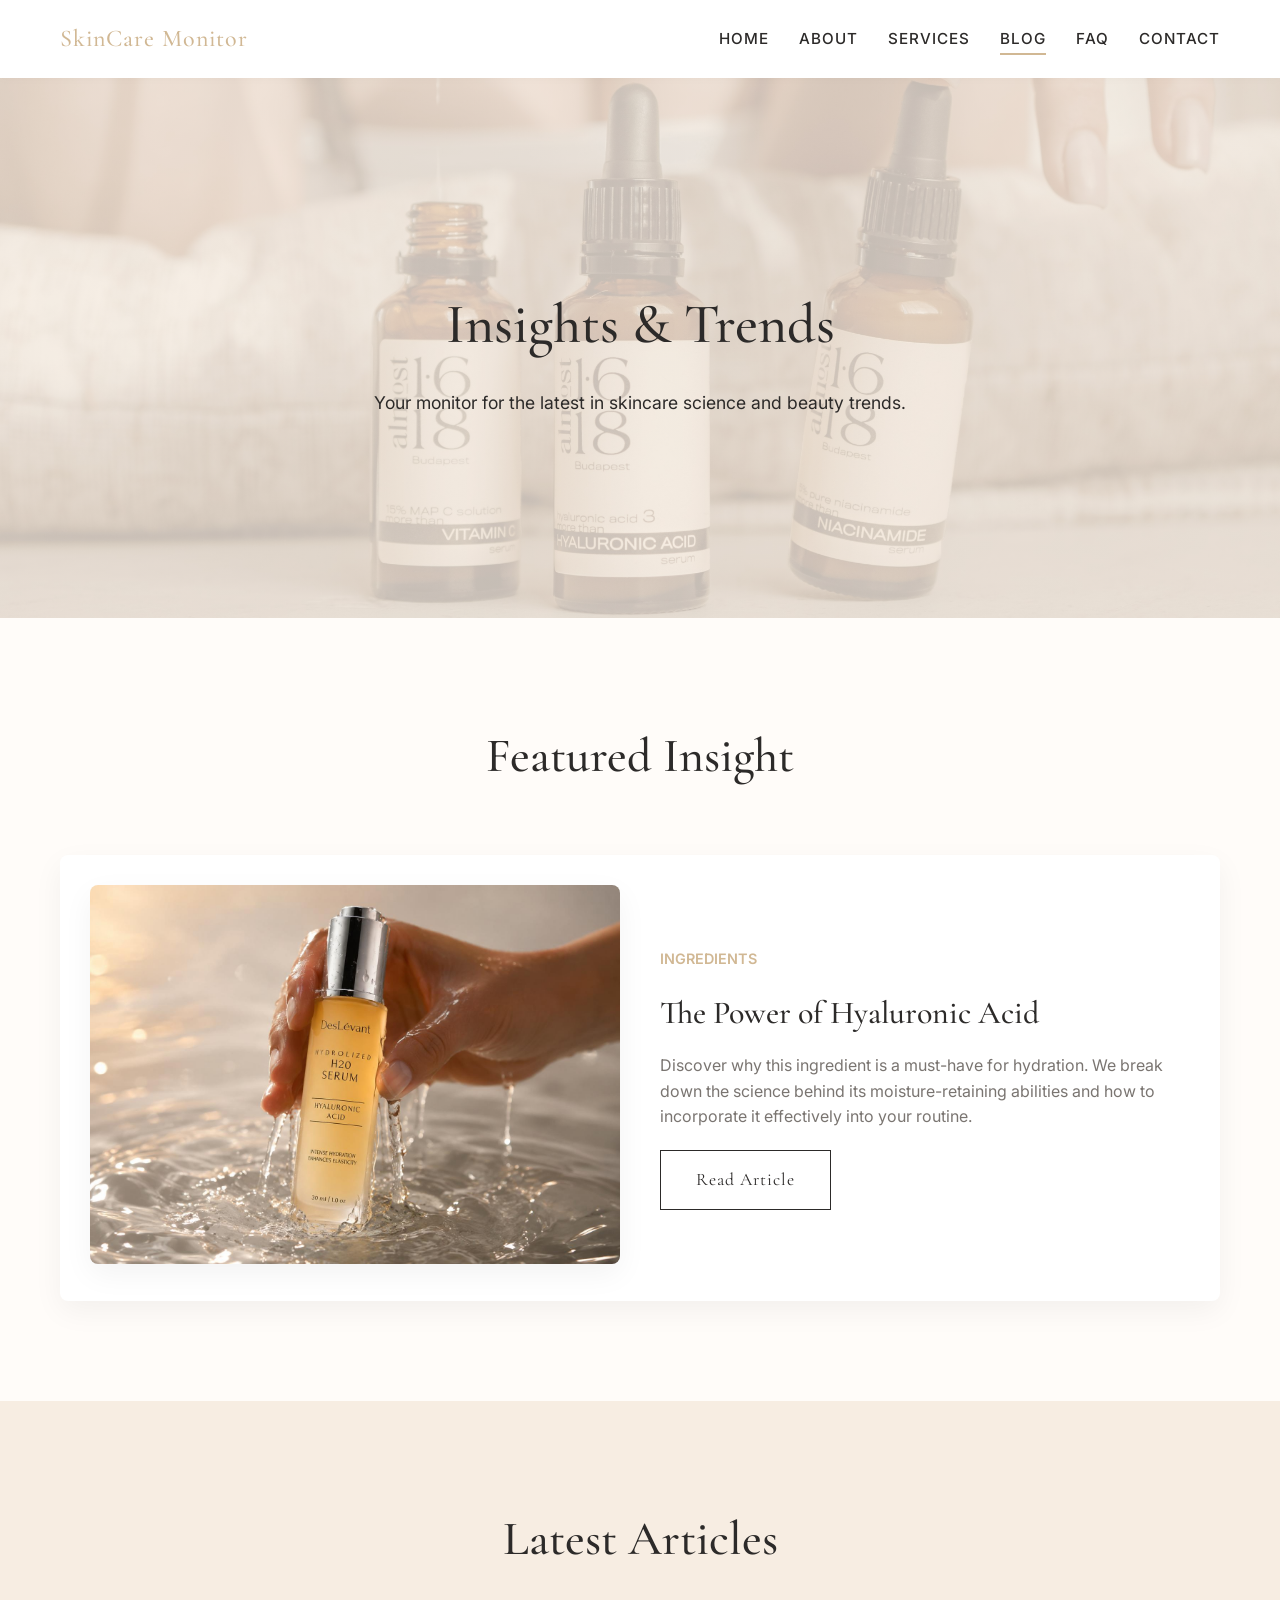
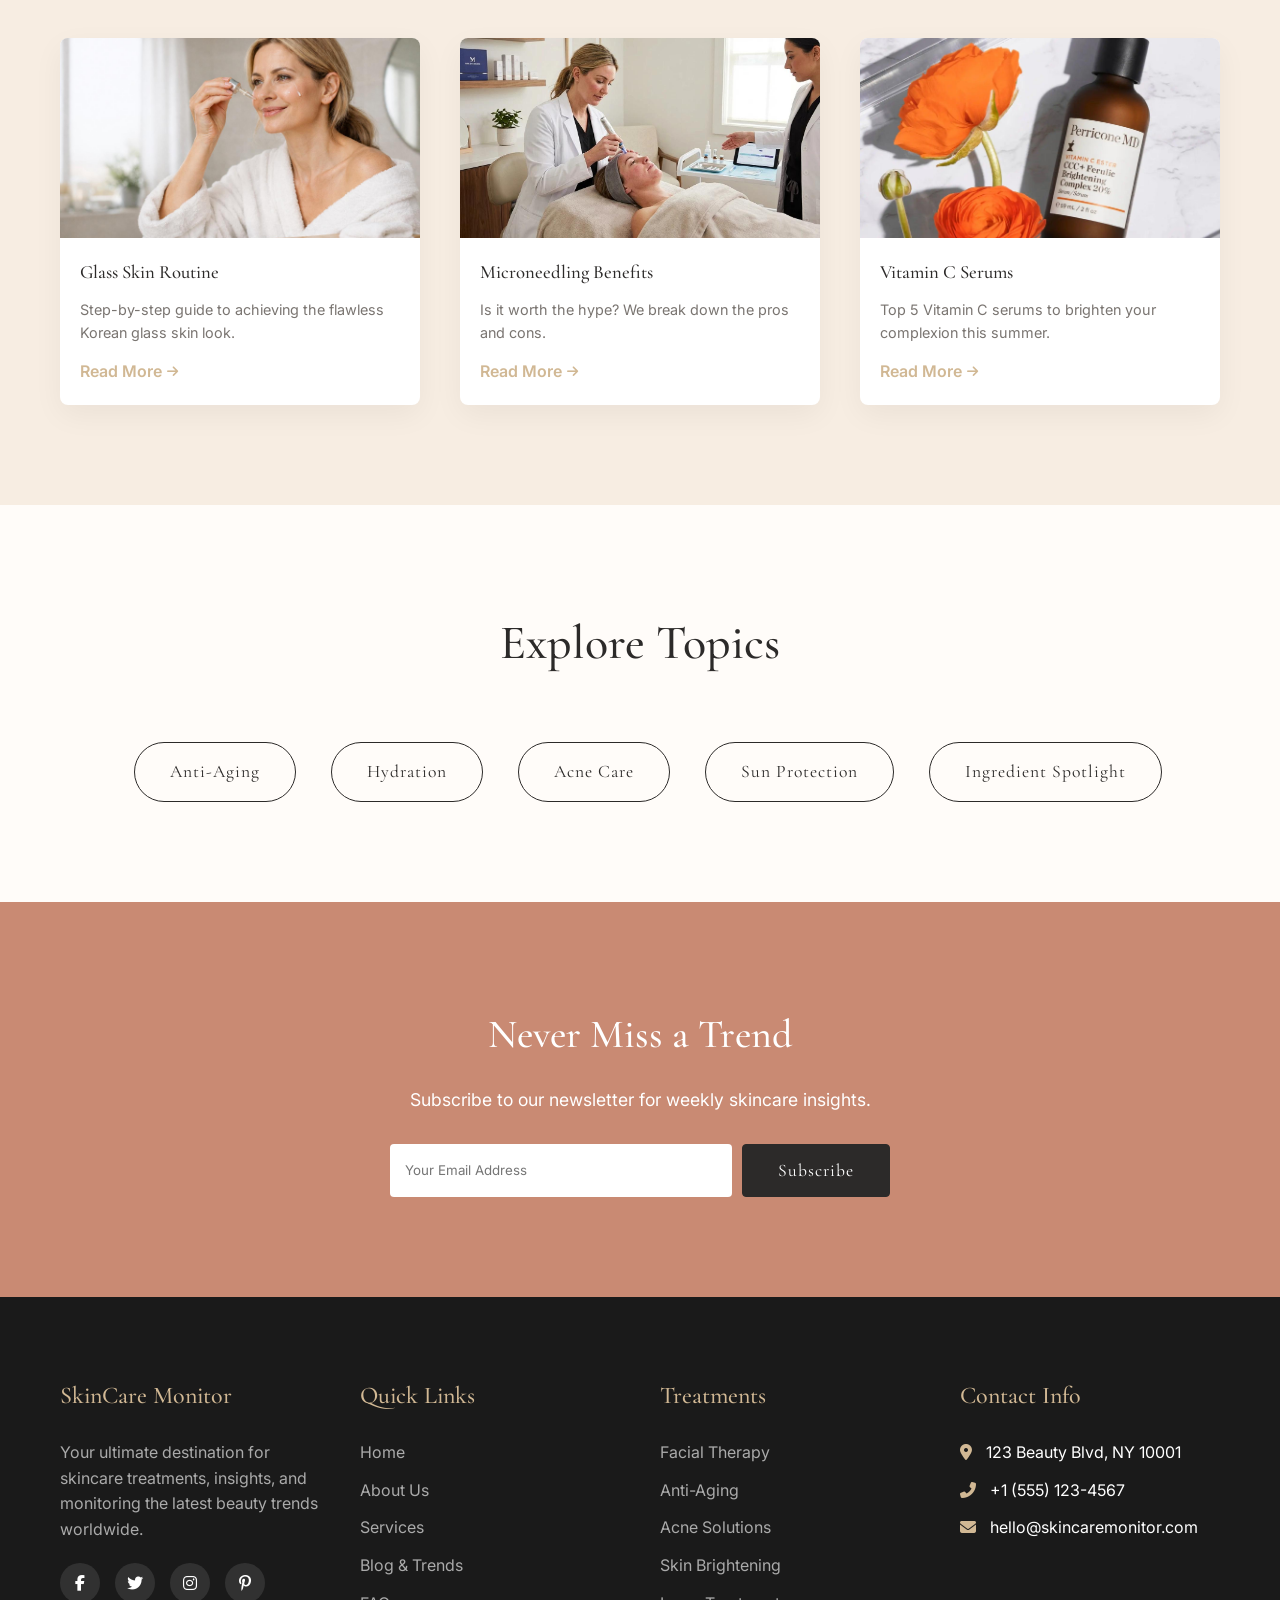
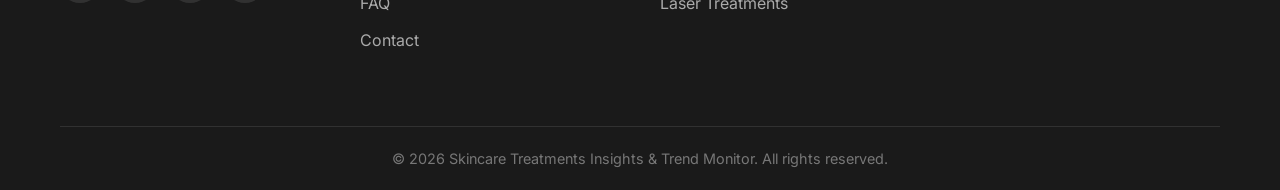
==== blog.html @ cb998af6 "first commit" ====
<!DOCTYPE html>
<html lang="en">

<head>
  <meta charset="UTF-8">
  <meta name="viewport" content="width=device-width, initial-scale=1.0">
  <title>Blog | Skincare Treatments Insights & Trend Monitor</title>
  <link rel="icon"
    href="data:image/svg+xml,<svg xmlns='http://www.w3.org/2000/svg' viewBox='0 0 100 100'><text y='.9em' font-size='90'>✨</text></svg>">
  <link rel="stylesheet" href="css/style.css">
  <link rel="stylesheet" href="https://cdnjs.cloudflare.com/ajax/libs/font-awesome/6.4.0/css/all.min.css">
</head>

<body>
  <header>
    <div class="container header-inner">
      <a href="index.html" class="logo" style="text-decoration: none;">SkinCare Monitor</a>
      <nav class="nav-links">
        <a href="index.html">Home</a>
        <a href="about.html">About</a>
        <a href="services.html">Services</a>
        <a href="blog.html" class="active">Blog</a>
        <a href="faq.html">FAQ</a>
        <a href="contact.html">Contact</a>
      </nav>
      <div class="mobile-menu-btn"><i class="fas fa-bars"></i></div>
    </div>
  </header>

  <!-- Section 1: Hero -->
  <section class="hero"
    style="height: 60vh; background: linear-gradient(rgba(247, 237, 226, 0.8), rgba(247, 237, 226, 0.8)), url('img/blog-hero.jpg') center/cover;">
    <div class="container text-center" style="text-align: center;">
      <h1 style="font-size: 3.5rem; margin-bottom: 20px;">Insights & Trends</h1>
      <p style="font-size: 1.1rem;">Your monitor for the latest in skincare science and beauty trends.</p>
    </div>
  </section>

  <!-- Section 2: Featured Article -->
  <section class="blog-featured">
    <div class="container">
      <div class="section-header">
        <h2>Featured Insight</h2>
      </div>
      <div class="split-section"
        style="background: #fff; padding: 30px; box-shadow: var(--shadow); border-radius: 8px;">
        <div>
          <img src="img/featured.jpg" alt="Featured" class="split-img">
        </div>
        <div>
          <span
            style="color: var(--secondary-color); font-weight: 600; font-size: 0.9rem; text-transform: uppercase;">Ingredients</span>
          <h3 style="font-size: 2rem; margin: 15px 0;">The Power of Hyaluronic Acid</h3>
          <p style="color: var(--text-light); margin-bottom: 20px;">Discover why this ingredient is a must-have for
            hydration. We break down the science behind its moisture-retaining abilities and how to incorporate it
            effectively into your routine.</p>
          <a href="#" class="btn btn-outline" style="margin-left: 0;">Read Article</a>
        </div>
      </div>
    </div>
  </section>

  <!-- Section 3: Latest Trends Grid -->
  <section class="blog-grid" style="background-color: var(--primary-color);">
    <div class="container">
      <div class="section-header">
        <h2>Latest Articles</h2>
      </div>
      <div class="grid-3">
        <div style="box-shadow: var(--shadow); border-radius: 8px; overflow: hidden; background: #fff;">
          <div style="height: 200px; background: url('img/article1.jpg') center/cover;">
          </div>
          <div style="padding: 20px;">
            <h3 style="margin-bottom: 10px;">Glass Skin Routine</h3>
            <p style="color: var(--text-light); font-size: 0.9rem; margin-bottom: 15px;">Step-by-step guide to achieving
              the flawless Korean glass skin look.</p>
            <a href="#" class="read-more">Read More <i class="fas fa-arrow-right"
                style="font-size:0.8em; margin-left:5px;"></i></a>
          </div>
        </div>
        <div style="box-shadow: var(--shadow); border-radius: 8px; overflow: hidden; background: #fff;">
          <div style="height: 200px; background: url('img/article2.jpg') center/cover;">
          </div>
          <div style="padding: 20px;">
            <h3 style="margin-bottom: 10px;">Microneedling Benefits</h3>
            <p style="color: var(--text-light); font-size: 0.9rem; margin-bottom: 15px;">Is it worth the hype? We break
              down the pros and cons.</p>
            <a href="#" class="read-more">Read More <i class="fas fa-arrow-right"
                style="font-size:0.8em; margin-left:5px;"></i></a>
          </div>
        </div>
        <div style="box-shadow: var(--shadow); border-radius: 8px; overflow: hidden; background: #fff;">
          <div style="height: 200px; background: url('img/article3.jpg') center/cover;">
          </div>
          <div style="padding: 20px;">
            <h3 style="margin-bottom: 10px;">Vitamin C Serums</h3>
            <p style="color: var(--text-light); font-size: 0.9rem; margin-bottom: 15px;">Top 5 Vitamin C serums to
              brighten your complexion this summer.</p>
            <a href="#" class="read-more">Read More <i class="fas fa-arrow-right"
                style="font-size:0.8em; margin-left:5px;"></i></a>
          </div>
        </div>
      </div>
    </div>
  </section>

  <!-- Section 4: Categories -->
  <section class="blog-categories">
    <div class="container">
      <div class="section-header">
        <h2>Explore Topics</h2>
      </div>
      <div style="display: flex; gap: 20px; justify-content: center; flex-wrap: wrap;">
        <a href="#" class="btn btn-outline" style="border-radius: 30px;">Anti-Aging</a>
        <a href="#" class="btn btn-outline" style="border-radius: 30px;">Hydration</a>
        <a href="#" class="btn btn-outline" style="border-radius: 30px;">Acne Care</a>
        <a href="#" class="btn btn-outline" style="border-radius: 30px;">Sun Protection</a>
        <a href="#" class="btn btn-outline" style="border-radius: 30px;">Ingredient Spotlight</a>
      </div>
    </div>
  </section>

  <!-- Section 5: Newsletter -->
  <section class="cta" style="text-align: center; background-color: var(--accent-color); color: var(--white);">
    <div class="container">
      <h2 style="font-size: 2.5rem; color: var(--white); margin-bottom: 20px;">Never Miss a Trend</h2>
      <p style="margin-bottom: 30px; font-size: 1.1rem;">Subscribe to our newsletter for weekly skincare insights.</p>
      <form style="max-width: 500px; margin: 0 auto; display: flex; gap: 10px;">
        <input type="email" placeholder="Your Email Address"
          style="flex: 1; padding: 15px; border: none; border-radius: 4px; outline: none; font-family: var(--font-body);">
        <button type="button" class="btn btn-subscribe" style="border-radius: 4px;">Subscribe</button>
      </form>
    </div>
  </section>

  <!-- Footer -->
  <footer>
    <div class="container">
      <div class="footer-grid">
        <div class="footer-col">
          <a href="index.html" style="text-decoration: none;"><h3>SkinCare Monitor</h3></a>
          <p>Your ultimate destination for skincare treatments, insights, and monitoring the latest beauty trends
            worldwide.</p>
          <div class="social-icons">
            <a href="#"><i class="fab fa-facebook-f"></i></a>
            <a href="#"><i class="fab fa-twitter"></i></a>
            <a href="#"><i class="fab fa-instagram"></i></a>
            <a href="#"><i class="fab fa-pinterest-p"></i></a>
          </div>
        </div>
        <div class="footer-col">
          <h3>Quick Links</h3>
          <ul class="footer-links">
            <li><a href="index.html">Home</a></li>
            <li><a href="about.html">About Us</a></li>
            <li><a href="services.html">Services</a></li>
            <li><a href="blog.html">Blog & Trends</a></li>
            <li><a href="faq.html">FAQ</a></li>
            <li><a href="contact.html">Contact</a></li>
          </ul>
        </div>
        <div class="footer-col">
          <h3>Treatments</h3>
          <ul class="footer-links">
            <li><a href="#">Facial Therapy</a></li>
            <li><a href="#">Anti-Aging</a></li>
            <li><a href="#">Acne Solutions</a></li>
            <li><a href="#">Skin Brightening</a></li>
            <li><a href="#">Laser Treatments</a></li>
          </ul>
        </div>
        <div class="footer-col">
          <h3>Contact Info</h3>
          <ul class="footer-links">
            <li><i class="fas fa-map-marker-alt" style="margin-right: 10px; color: var(--secondary-color);"></i> 123
              Beauty Blvd, NY 10001</li>
            <li><i class="fas fa-phone-alt" style="margin-right: 10px; color: var(--secondary-color);"></i> +1 (555)
              123-4567</li>
            <li><i class="fas fa-envelope" style="margin-right: 10px; color: var(--secondary-color);"></i>
              hello@skincaremonitor.com</li>
          </ul>
        </div>
      </div>
      <div class="footer-bottom">
        &copy; 2026 Skincare Treatments Insights & Trend Monitor. All rights reserved.
      </div>
    </div>
  </footer>

  <button id="scrollTopBtn" title="Go to top"><i class="fas fa-chevron-up"></i></button>

  <script src="js/script.js"></script>
</body>

</html>
---- css/style.css ----
@import url('https://fonts.googleapis.com/css2?family=Cormorant+Garamond:wght@400;500;600;700&family=Inter:wght@300;400;500&display=swap');

:root {
  --primary-color: #f7ede2;
  /* soft peach */
  --secondary-color: #d1b894;
  /* muted gold */
  --accent-color: #c98a73;
  /* terracotta/rose */
  --text-dark: #2c2a29;
  --text-light: #7a7571;
  --bg-light: #fffcf9;
  --white: #ffffff;

  --font-heading: 'Cormorant Garamond', serif;
  --font-body: 'Inter', sans-serif;

  --transition: all 0.3s ease;
  --shadow: 0 10px 30px rgba(0, 0, 0, 0.05);
}

* {
  margin: 0;
  padding: 0;
  box-sizing: border-box;
}

body {
  font-family: var(--font-body);
  color: var(--text-dark);
  background-color: var(--bg-light);
  line-height: 1.6;
  overflow-x: hidden;
}

h1,
h2,
h3,
h4,
h5,
h6 {
  font-family: var(--font-heading);
  font-weight: 500;
  color: var(--text-dark);
}

a {
  text-decoration: none;
  color: inherit;
  transition: var(--transition);
}

ul {
  list-style: none;
}

.container {
  width: 100%;
  max-width: 1200px;
  margin: 0 auto;
  padding: 0 20px;
}

/* Header */
header {
  background-color: var(--white);
  box-shadow: 0 2px 10px rgba(0, 0, 0, 0.02);
  position: sticky;
  top: 0;
  z-index: 1000;
  padding: 20px 0;
}

.header-inner {
  display: flex;
  justify-content: space-between;
  align-items: center;
}

.logo {
  font-family: var(--font-heading);
  font-size: 1.5rem;
  font-weight: 500;
  color: var(--secondary-color);
  letter-spacing: 1px;
}

.nav-links {
  display: flex;
  gap: 30px;
}

.nav-links.show-menu {
  display: flex;
  flex-direction: column;
  position: absolute;
  top: 100%;
  left: 0;
  width: 100%;
  background-color: var(--white);
  padding: 20px;
  box-shadow: 0 10px 15px rgba(0, 0, 0, 0.05);
  border-top: 1px solid #eee;
}

.nav-links a {
  font-size: 0.95rem;
  font-weight: 500;
  text-transform: uppercase;
  letter-spacing: 1px;
  color: var(--text-dark);
  position: relative;
}

.nav-links a::after {
  content: '';
  position: absolute;
  bottom: -4px;
  left: 0;
  width: 0;
  height: 2px;
  background-color: var(--secondary-color);
  transition: var(--transition);
}

.nav-links a:hover::after,
.nav-links a.active::after {
  width: 100%;
}

.mobile-menu-btn {
  display: none;
  font-size: 1.5rem;
  cursor: pointer;
}

/* Sections */
section {
  padding: 100px 0;
}

.section-header {
  text-align: center;
  margin-bottom: 60px;
}

.section-header h2 {
  font-size: 3rem;
  margin-bottom: 15px;
}

.section-header p {
  color: var(--text-light);
  max-width: 600px;
  margin: 0 auto;
}

/* Hero Section */
.hero {
  height: 90vh;
  background: linear-gradient(rgba(247, 237, 226, 0.8), rgba(247, 237, 226, 0.8)), url('../img/home-hero.jpg') center/cover;
  display: flex;
  align-items: center;
  text-align: center;
  padding: 0;
}

.hero-content h1 {
  font-size: 4.5rem;
  margin-bottom: 20px;
  animation: fadeUp 1s ease;
}

.hero-content p {
  font-size: 1.2rem;
  color: var(--text-dark);
  max-width: 700px;
  margin: 0 auto 40px;
  animation: fadeUp 1.2s ease;
}

.btn {
  display: inline-block;
  padding: 15px 35px;
  background-color: var(--text-dark);
  color: var(--white);
  font-family: var(--font-heading);
  font-size: 1.1rem;
  letter-spacing: 1px;
  border: 1px solid var(--text-dark);
  cursor: pointer;
  transition: var(--transition);
}

.btn:hover {
  background-color: transparent;
  color: var(--text-dark);
}

.btn-outline {
  background-color: transparent;
  color: var(--text-dark);
  margin-left: 15px;
}

.btn-outline:hover {
  background-color: var(--text-dark);
  color: var(--white);
}

.btn-subscribe {
  background-color: var(--text-dark);
  color: var(--white);
  border: 1px solid var(--text-dark);
}

.btn-subscribe:hover {
  background-color: var(--white);
  color: var(--text-dark);
}

.btn-dark-card {
  background-color: var(--secondary-color);
  color: var(--white);
  border: 1px solid var(--secondary-color);
}

.btn-dark-card:hover {
  background-color: var(--white);
  color: var(--text-dark);
}

.read-more {
  color: var(--secondary-color);
  font-weight: 600;
  display: inline-flex;
  align-items: center;
}

.read-more:hover {
  color: var(--accent-color);
}

.split-section {
  display: flex;
  gap: 40px;
  align-items: center;
  flex-wrap: wrap;
}

.split-section>div {
  flex: 1;
  min-width: 300px;
}

.split-img {
  width: 100%;
  height: auto;
  border-radius: 8px;
  box-shadow: var(--shadow);
  object-fit: cover;
  max-height: 500px;
}

/* Features/Services Snippet */
.grid-3 {
  display: grid;
  grid-template-columns: repeat(3, 1fr);
  gap: 40px;
}

.service-card {
  background: var(--white);
  padding: 40px 30px;
  text-align: center;
  border-radius: 8px;
  box-shadow: var(--shadow);
  transition: var(--transition);
}

.service-card:hover {
  transform: translateY(-10px);
}

.service-card img {
  width: 60px;
  height: 60px;
  margin-bottom: 20px;
}

.service-card h3 {
  font-size: 1.5rem;
  margin-bottom: 15px;
}

.service-card p {
  color: var(--text-light);
  font-size: 0.95rem;
}

/* Footer */
footer {
  background-color: #1a1a1a;
  color: #fff;
  padding: 80px 0 20px;
}

.footer-grid {
  display: grid;
  grid-template-columns: repeat(4, 1fr);
  gap: 40px;
  margin-bottom: 60px;
}

.footer-col h3 {
  font-family: var(--font-heading);
  font-size: 1.5rem;
  margin-bottom: 25px;
  color: var(--secondary-color);
}

.footer-col p {
  color: #aaa;
  margin-bottom: 20px;
}

.social-icons {
  display: flex;
  gap: 15px;
}

.social-icons a {
  display: flex;
  align-items: center;
  justify-content: center;
  width: 40px;
  height: 40px;
  background-color: rgba(255, 255, 255, 0.1);
  border-radius: 50%;
  color: #fff;
  transition: var(--transition);
}

.social-icons a:hover {
  background-color: var(--secondary-color);
  transform: translateY(-3px);
}

.footer-links li {
  margin-bottom: 12px;
}

.footer-links a {
  color: #aaa;
}

.footer-links a:hover {
  color: var(--secondary-color);
  padding-left: 5px;
}

.footer-bottom {
  text-align: center;
  padding-top: 20px;
  border-top: 1px solid rgba(255, 255, 255, 0.1);
  color: #777;
  font-size: 0.9rem;
}

/* Scroll Top */
#scrollTopBtn {
  position: fixed;
  bottom: 30px;
  right: 30px;
  width: 50px;
  height: 50px;
  background-color: var(--secondary-color);
  color: var(--white);
  border: none;
  border-radius: 50%;
  font-size: 1.2rem;
  cursor: pointer;
  box-shadow: 0 4px 15px rgba(0, 0, 0, 0.2);
  opacity: 0;
  visibility: hidden;
  transition: var(--transition);
  z-index: 999;
}

#scrollTopBtn.show {
  opacity: 1;
  visibility: visible;
}

#scrollTopBtn:hover {
  background-color: var(--text-dark);
  transform: translateY(-3px);
}

/* Responsive */
@media (max-width: 992px) {
  .footer-grid {
    grid-template-columns: repeat(2, 1fr);
  }

  .grid-3 {
    grid-template-columns: repeat(2, 1fr);
  }

  .split-img {
    max-height: 400px;
    object-fit: contain;
  }
}

@media (max-width: 768px) {
  .nav-links {
    display: none;
  }
  .nav-links.show-menu {
    display: flex !important;
    position: absolute;
    top: 60px;
    left: 0;
    width: 100%;
    z-index: 1000;
  }

  .mobile-menu-btn {
    display: block;
  }

  .hero-content h1 {
    font-size: 3rem;
  }

  .grid-3 {
    grid-template-columns: 1fr;
  }
}

@media (max-width: 576px) {
  .footer-grid {
    grid-template-columns: 1fr;
  }

  .hero-content h1 {
    font-size: 2.5rem;
  }
}

/* Animations */
@keyframes fadeUp {
  from {
    opacity: 0;
    transform: translateY(30px);
  }

  to {
    opacity: 1;
    transform: translateY(0);
  }
}
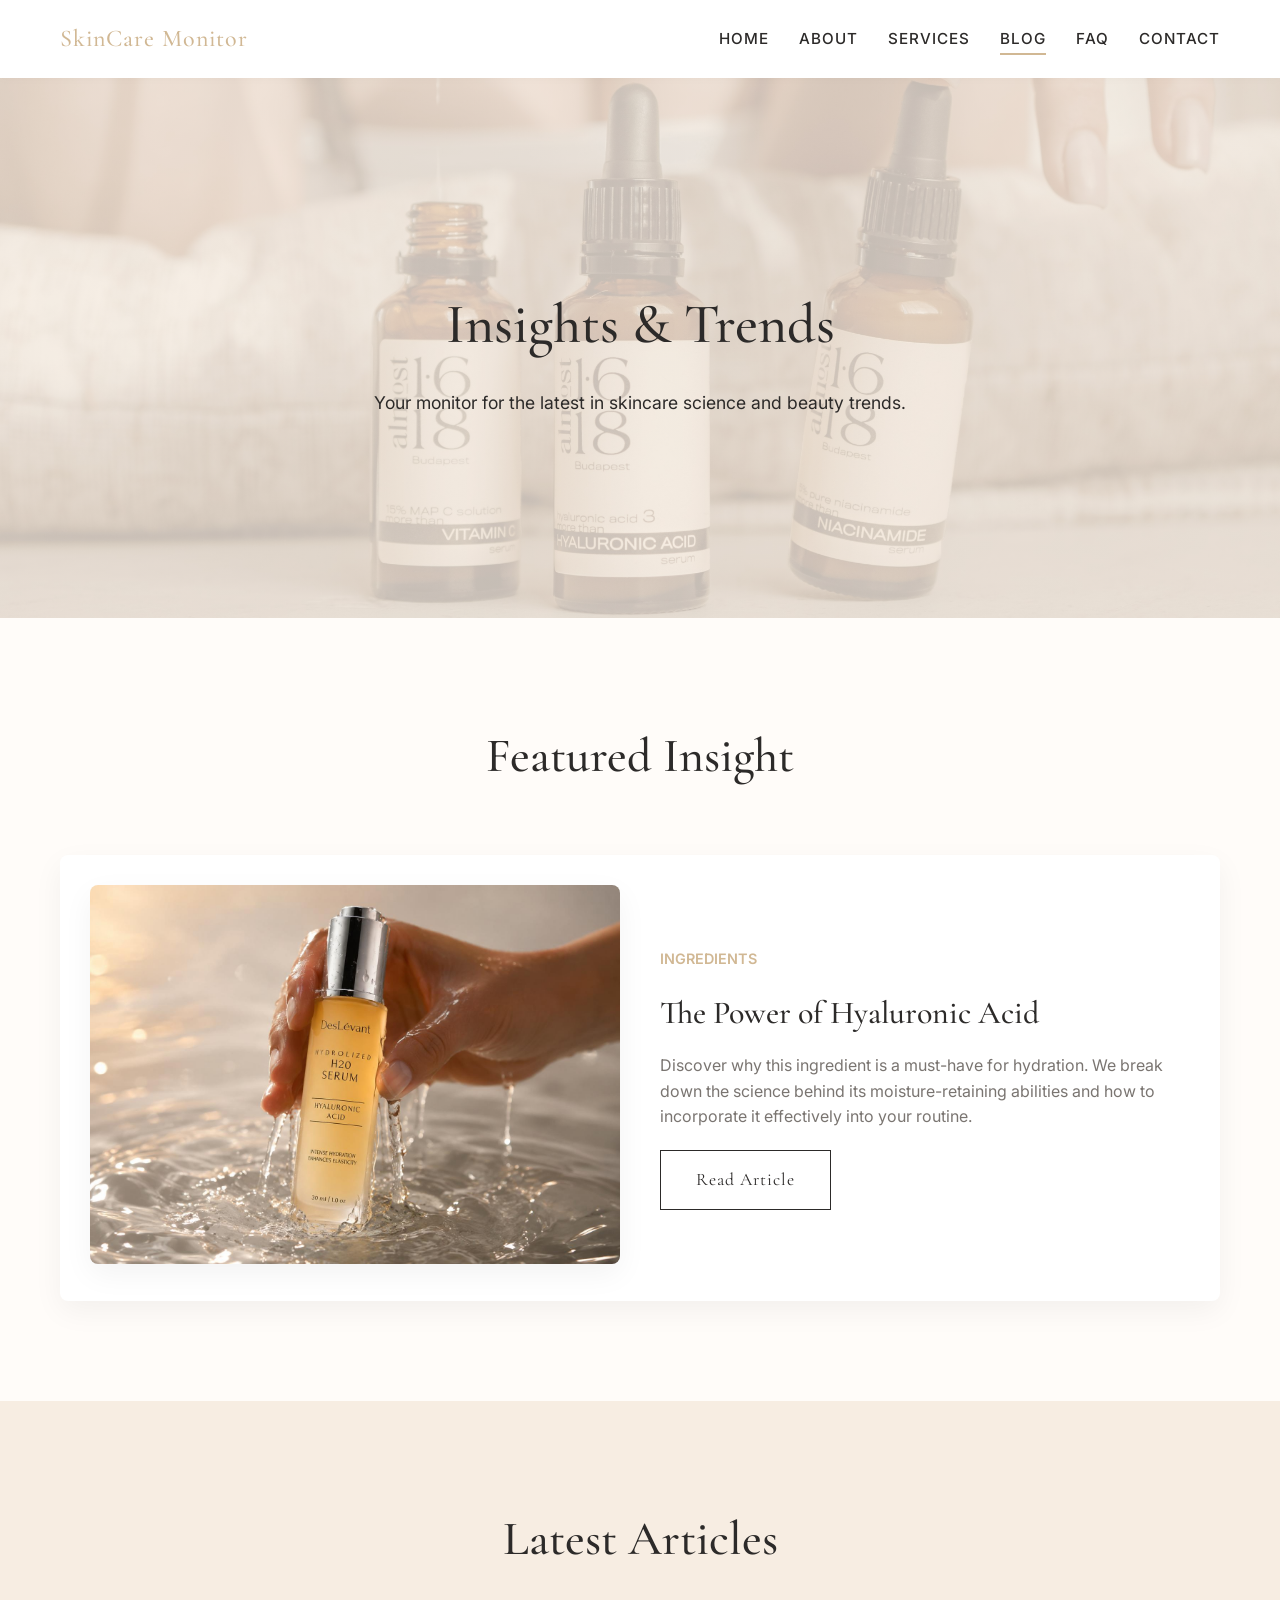
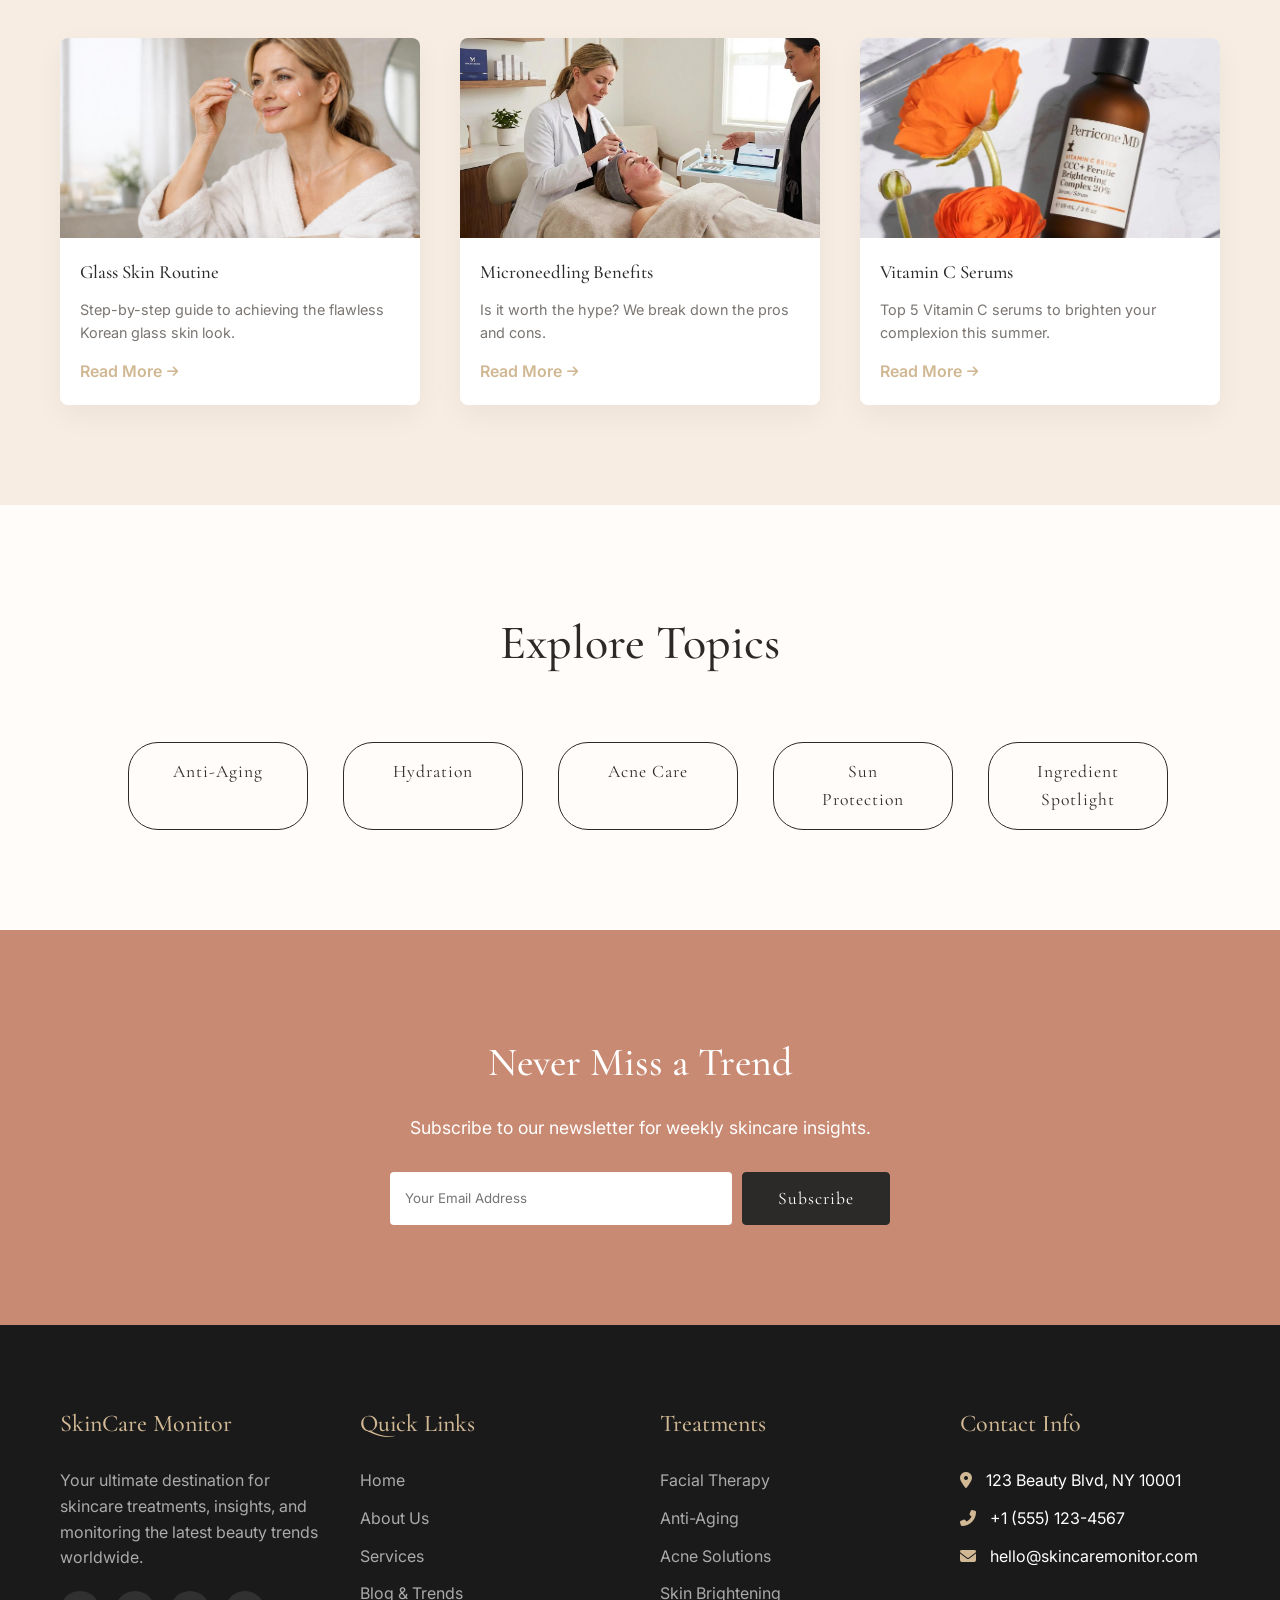
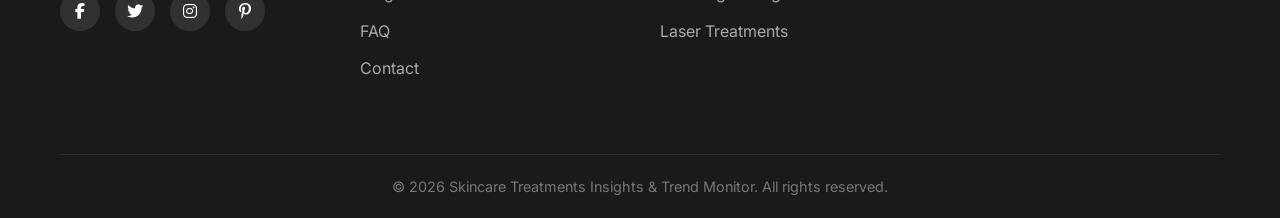
==== commit 0fd5f731: "corrections" ====
--- a/blog.html
+++ b/blog.html
@@ -111,11 +111,11 @@
         <h2>Explore Topics</h2>
       </div>
       <div style="display: flex; gap: 20px; justify-content: center; flex-wrap: wrap;">
-        <a href="#" class="btn btn-outline" style="border-radius: 30px;">Anti-Aging</a>
-        <a href="#" class="btn btn-outline" style="border-radius: 30px;">Hydration</a>
-        <a href="#" class="btn btn-outline" style="border-radius: 30px;">Acne Care</a>
-        <a href="#" class="btn btn-outline" style="border-radius: 30px;">Sun Protection</a>
-        <a href="#" class="btn btn-outline" style="border-radius: 30px;">Ingredient Spotlight</a>
+        <a href="#" class="btn btn-outline topic-btn" style="border-radius: 30px; text-align: center;">Anti-Aging</a>
+        <a href="#" class="btn btn-outline topic-btn" style="border-radius: 30px; text-align: center;">Hydration</a>
+        <a href="#" class="btn btn-outline topic-btn" style="border-radius: 30px; text-align: center;">Acne Care</a>
+        <a href="#" class="btn btn-outline topic-btn" style="border-radius: 30px; text-align: center;">Sun Protection</a>
+        <a href="#" class="btn btn-outline topic-btn" style="border-radius: 30px; text-align: center;">Ingredient Spotlight</a>
       </div>
     </div>
   </section>
@@ -125,7 +125,7 @@
     <div class="container">
       <h2 style="font-size: 2.5rem; color: var(--white); margin-bottom: 20px;">Never Miss a Trend</h2>
       <p style="margin-bottom: 30px; font-size: 1.1rem;">Subscribe to our newsletter for weekly skincare insights.</p>
-      <form style="max-width: 500px; margin: 0 auto; display: flex; gap: 10px;">
+      <form class="subscribe-form">
         <input type="email" placeholder="Your Email Address"
           style="flex: 1; padding: 15px; border: none; border-radius: 4px; outline: none; font-family: var(--font-body);">
         <button type="button" class="btn btn-subscribe" style="border-radius: 4px;">Subscribe</button>
--- a/css/style.css
+++ b/css/style.css
@@ -417,6 +417,7 @@
   .nav-links {
     display: none;
   }
+
   .nav-links.show-menu {
     display: flex !important;
     position: absolute;
@@ -447,6 +448,50 @@
   .hero-content h1 {
     font-size: 2.5rem;
   }
+
+  .hero-buttons {
+    flex-direction: column;
+  }
+
+  .hero-buttons .btn {
+    width: 100%;
+    margin-right: 0 !important;
+    margin-left: 0;
+  }
+
+  .form-row {
+    flex-direction: column;
+  }
+
+  .subscribe-form {
+    flex-direction: column;
+  }
+
+  .subscribe-form button {
+    width: 100%;
+  }
+}
+
+.hero-buttons {
+  display: flex;
+  justify-content: center;
+  gap: 15px;
+}
+
+.form-row {
+  display: flex;
+  gap: 20px;
+}
+
+.subscribe-form {
+  max-width: 500px;
+  margin: 0 auto;
+  display: flex;
+  gap: 10px;
+}
+
+.topic-btn {
+  width: 180px;
 }
 
 /* Animations */
